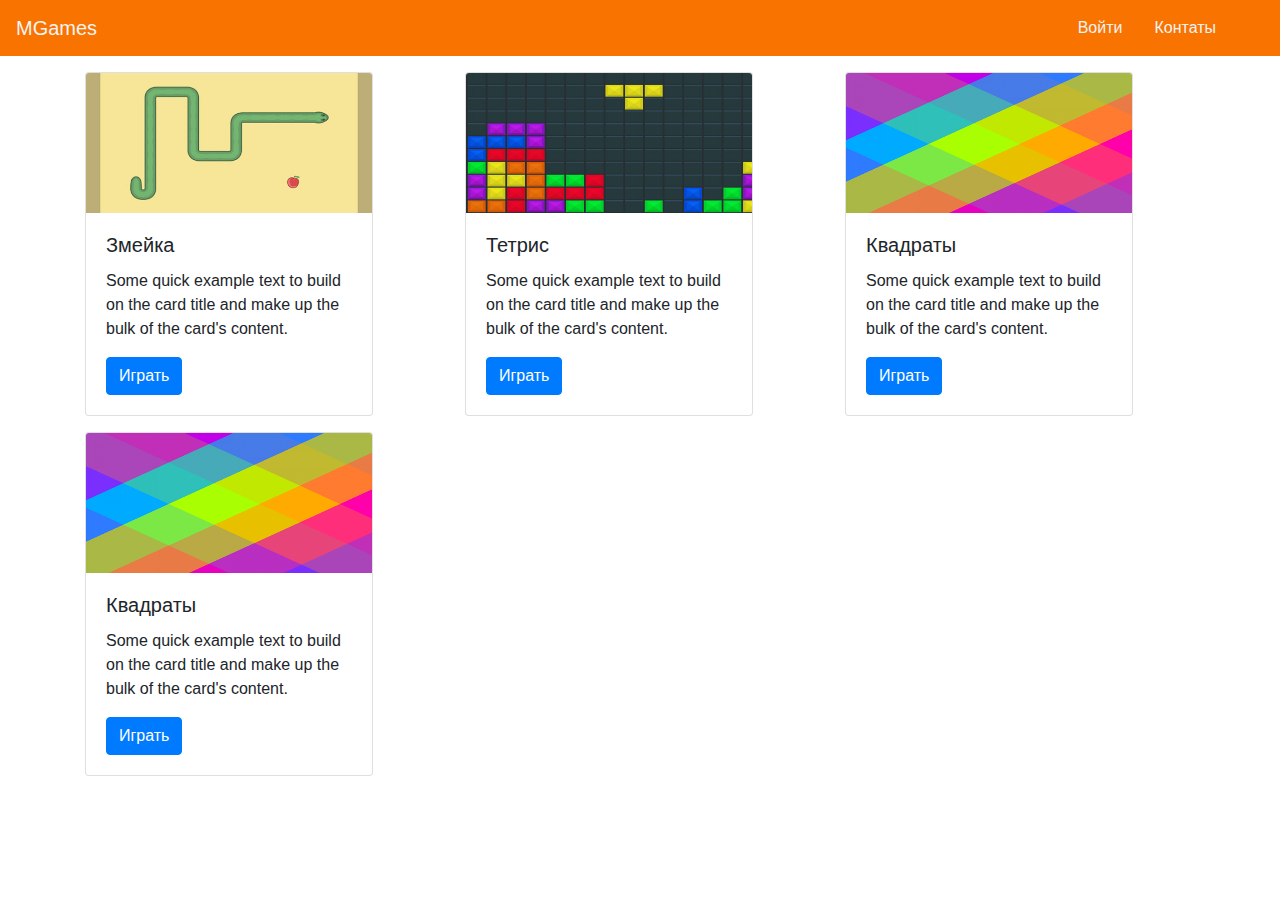
==== MGames/index.html @ e399d9b7 "макет" ====
<!DOCTYPE html>
<html lang="en">
<head>
    <meta charset="UTF-8">
    <meta name="viewport" content="width=device-width, initial-scale=1.0">
    <title>Document</title>
    <link rel="stylesheet" type="text/css" href="css/style.css">
    <link rel="stylesheet" href="https://maxcdn.bootstrapcdn.com/bootstrap/4.0.0/css/bootstrap.min.css" integrity="sha384-Gn5384xqQ1aoWXA+058RXPxPg6fy4IWvTNh0E263XmFcJlSAwiGgFAW/dAiS6JXm" crossorigin="anonymous">

</head>
<body>
    <!-- navbar -->  
<header>
   <nav class="navbar navbar-expand-lg  ">  <!--fixed-top-->
      <a class="navbar-brand" href="#">MGames</a>
     <button class="navbar-toggler" type="button" data-toggle="collapse" data-target="#navbarSupportedContent" aria-controls="navbarSupportedContent" aria-expanded="false" aria-label="Toggle navigation">  
      <span class="navbar-toggler-icon"></span>
     </button>
     <div class="collapse navbar-collapse " id="navbarSupportedContent">     <ul class="navbar-nav mr-4">
      <li class="nav-item">
          <a class="nav-link" data-value="login" href="#">Войти</a>        </li>  
     <li class="nav-item"> 
      <a class="nav-link " data-value="contact" href="#">Контаты</a>       </li> 
     </ul> 
     </div>
   </nav>
</header>
   <!-- значки игр -->  
   <div class="container">
      <class class="row">

         <div class="col-md-4">
            <div class="card" style="width: 18rem;">
               <img src="img/snake.jpg" width="80" height="140" class="card-img-top" alt="...">
               <div class="card-body">
                  <h5 class="card-title">Змейка </h5>
                  <p class="card-text">Some quick example text to build on the card title and make up the bulk of the card's content.</p>
                  <a href="#" class="btn btn-primary">Играть</a>
               </div>
            </div>
         </div>

         <div class="col-md-4">
            <div class="card" style="width: 18rem;">
               <img src="img/tetris.jpg" width="80" height="140" class="card-img-top" alt="...">
               <div class="card-body">
                  <h5 class="card-title">Тетрис </h5>
                  <p class="card-text">Some quick example text to build on the card title and make up the bulk of the card's content.</p>
                  <a href="#" class="btn btn-primary">Играть</a>
               </div>
            </div>
         </div>

         <div class="col-md-4">
            <div class="card" style="width: 18rem;">
               <img src="img/rects.jpg" width="80" height="140" class="card-img-top" alt="...">
               <div class="card-body">
                  <h5 class="card-title">Квадраты </h5>
                  <p class="card-text">Some quick example text to build on the card title and make up the bulk of the card's content.</p>
                  <a href="#" class="btn btn-primary">Играть</a>
               </div>
            </div>
         </div>

         <div class="col-md-4">
            <div class="card" style="width: 18rem;">
               <img src="img/rects.jpg" width="80" height="140" class="card-img-top" alt="...">
               <div class="card-body">
                  <h5 class="card-title">Квадраты </h5>
                  <p class="card-text">Some quick example text to build on the card title and make up the bulk of the card's content.</p>
                  <a href="#" class="btn btn-primary">Играть</a>
               </div>
            </div>
         </div>
         
      </class>
   </div>
</body>
</html>


 <!--

<nav class="navbar navbar-expand-lg fixed-top ">  
   <a class="navbar-brand" href="#">MGames</a>
  <button class="navbar-toggler" type="button" data-toggle="collapse" data-target="#navbarSupportedContent" aria-controls="navbarSupportedContent" aria-expanded="false" aria-label="Toggle navigation">  
   <span class="navbar-toggler-icon"></span>
  </button>
  <div class="collapse navbar-collapse " id="navbarSupportedContent">     <ul class="navbar-nav mr-4">
   <li class="nav-item">
       <a class="nav-link" data-value="login" href="#">Войти</a>        </li>  
  <li class="nav-item"> 
   <a class="nav-link " data-value="contact" href="#">Контаты</a>       </li> 
  </ul> 
  </div>
</nav>
 -->
---- MGames/css/style.css ----
.navbar{
    background:#F97300;
    }
.nav-link , .navbar-brand{
    color: #f4f4f4;
    cursor: pointer;
    }
.nav-link{
    margin-right: 1em !important;
    }
.nav-link:hover{
    background: #f4f4f4; 
    color: #f97300; 
    border-radius: 10%;
    }    
.navbar-collapse{
    justify-content: flex-end;
    }
.navbar-toggler{  
    background:#fff !important;
}
.bg-dark{
    background-color:#343a40!important
    }
    
.card{
    margin-top: 1em;
}
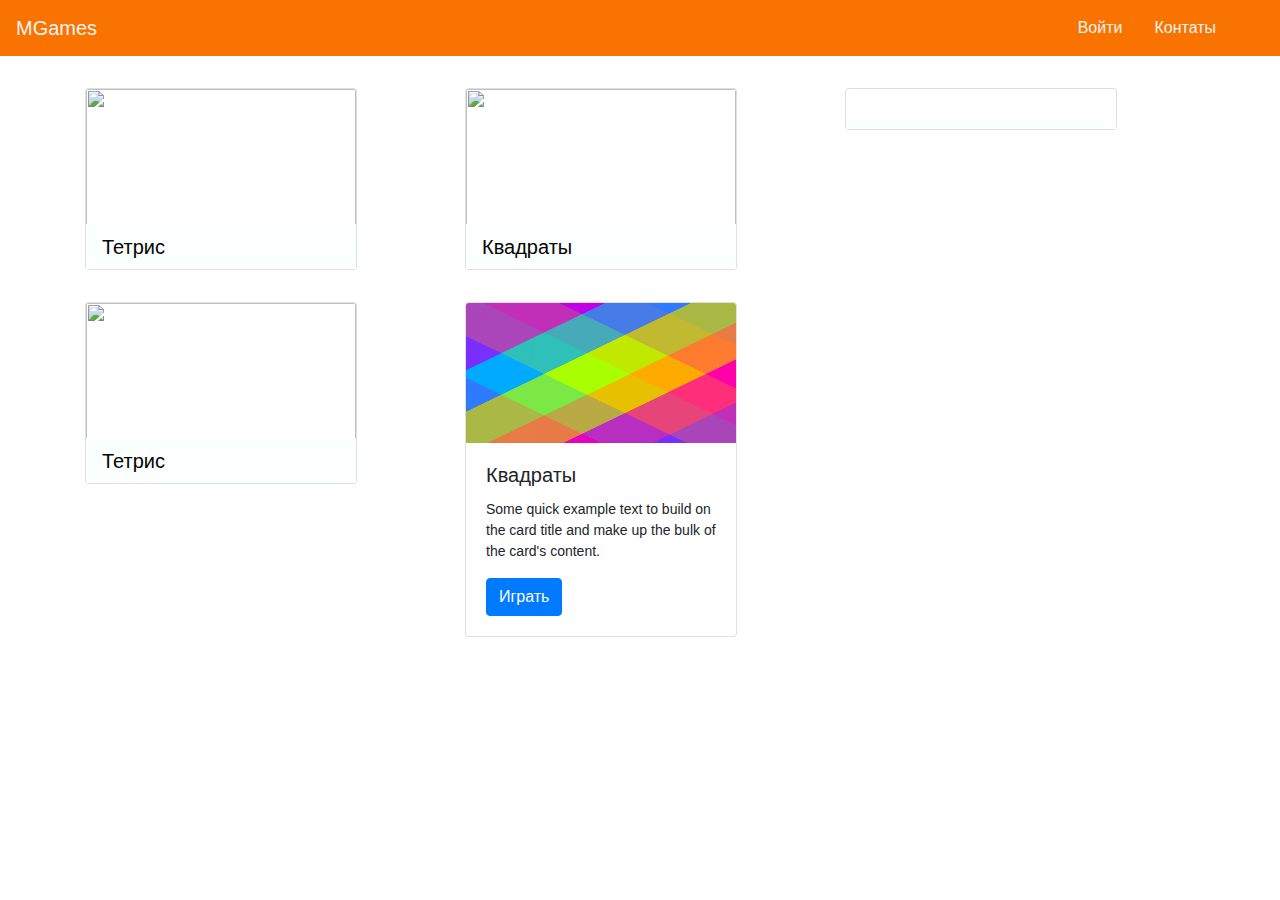
==== commit 69fcd4a5: "карточки" ====
--- a/MGames/index.html
+++ b/MGames/index.html
@@ -6,7 +6,7 @@
     <title>Document</title>
     <link rel="stylesheet" type="text/css" href="css/style.css">
     <link rel="stylesheet" href="https://maxcdn.bootstrapcdn.com/bootstrap/4.0.0/css/bootstrap.min.css" integrity="sha384-Gn5384xqQ1aoWXA+058RXPxPg6fy4IWvTNh0E263XmFcJlSAwiGgFAW/dAiS6JXm" crossorigin="anonymous">
-
+ 
 </head>
 <body>
     <!-- navbar -->  
@@ -18,9 +18,9 @@
      </button>
      <div class="collapse navbar-collapse " id="navbarSupportedContent">     <ul class="navbar-nav mr-4">
       <li class="nav-item">
-          <a class="nav-link" data-value="login" href="#">Войти</a>        </li>  
+          <a class="nav-link" data-value="login" href="/auth.html">Войти</a>        </li>  
      <li class="nav-item"> 
-      <a class="nav-link " data-value="contact" href="#">Контаты</a>       </li> 
+      <a class="nav-link " data-value="contact" href="/about.html">Контаты</a>       </li> 
      </ul> 
      </div>
    </nav>
@@ -29,30 +29,84 @@
    <div class="container">
       <class class="row">
 
-         <div class="col-md-4">
-            <div class="card" style="width: 18rem;">
-               <img src="img/snake.jpg" width="80" height="140" class="card-img-top" alt="...">
-               <div class="card-body">
-                  <h5 class="card-title">Змейка </h5>
-                  <p class="card-text">Some quick example text to build on the card title and make up the bulk of the card's content.</p>
-                  <a href="#" class="btn btn-primary">Играть</a>
+         <div class="col-md-4 "> 
+            <a href="#" >
+            <div class="card">
+               <div class="hover ehover10">
+                  <img class="card-img-top" width="80" height="140" src="/img/tetris.jpg" alt="">
+                  <div class="card-body">
+                     <div class="overlay">
+                           <h5 class="card-title">Тетрис </h5>
+                           <p class="card-text">Складывайте фигурки вряд, чтобыsssssssssssssssssssssssssss они уничтожались. Главное - не выйти за предлы экрана</p>
+                           <button class="play point" data-toggle="modal" data-target="#modal10">Играть
+                           </button>
+                           
+                     </div>
+                  </div> 
                </div>
             </div>
+            </a>
          </div>
 
-         <div class="col-md-4">
-            <div class="card" style="width: 18rem;">
-               <img src="img/tetris.jpg" width="80" height="140" class="card-img-top" alt="...">
-               <div class="card-body">
-                  <h5 class="card-title">Тетрис </h5>
-                  <p class="card-text">Some quick example text to build on the card title and make up the bulk of the card's content.</p>
-                  <a href="#" class="btn btn-primary">Играть</a>
+         <div class="col-md-4 "> 
+            <a href="#" >
+            <div class="card">
+               <div class="hover ehover10">
+                  <img class="card-img-top" width="80" height="140" src="/img/rects.jpg" alt="">
+                  <div class="card-body">
+                     <div class="overlay">
+                           <h5 class="card-title">Квадраты </h5>
+                           <p class="card-text">Веселые квардраты</p>
+                           <button class="play point" data-toggle="modal" data-target="#modal10">Играть
+                           </button>
+                           
+                     </div>
+                  </div> 
                </div>
             </div>
+            </a>
          </div>
 
+         <div class="col-md-4 "> 
+            <a href="#" >
+            <div class="card">
+               <div class="hover ehover10">
+                  <img src="/img/snake.jpg" class="card-img-top"   alt="">
+                  <div class="card-body">
+                     <div class="overlay">
+                           <h5 class="card-title">Змейка </h5>
+                           <p class="card-text">Кормите змейку вкусняшками, но будьте осторожны - не врежтесь в стены или себя.</p>
+                           <button class="play point" data-toggle="modal" data-target="#modal10">Играть
+                           </button>
+                           
+                     </div>
+                  </div> 
+               </div>
+            </div>
+            </a>
+         </div>
+
+         <div class="col-md-4 "> 
+            <a href="#" >
+            <div class="card">
+               <div class="hover ehover10">
+                  <img class="card-img-top" width="80" height="140" src="/img/tetris.jpg" alt="">
+                  <div class="card-body">
+                     <div class="overlay">
+                           <h5 class="card-title">Тетрис </h5>
+                           <p class="card-text">Складывайте фигурки вряд, чтобыsssssssssssssssssssssssssss они уничтожались. Главное - не выйти за предлы экрана</p>
+                           <button class="play point" data-toggle="modal" data-target="#modal10">Играть
+                           </button>
+                           
+                     </div>
+                  </div> 
+               </div>
+            </div>
+            </a>
+         </div>
+         
          <div class="col-md-4">
-            <div class="card" style="width: 18rem;">
+            <div class="card">
                <img src="img/rects.jpg" width="80" height="140" class="card-img-top" alt="...">
                <div class="card-body">
                   <h5 class="card-title">Квадраты </h5>
@@ -62,17 +116,6 @@
             </div>
          </div>
 
-         <div class="col-md-4">
-            <div class="card" style="width: 18rem;">
-               <img src="img/rects.jpg" width="80" height="140" class="card-img-top" alt="...">
-               <div class="card-body">
-                  <h5 class="card-title">Квадраты </h5>
-                  <p class="card-text">Some quick example text to build on the card title and make up the bulk of the card's content.</p>
-                  <a href="#" class="btn btn-primary">Играть</a>
-               </div>
-            </div>
-         </div>
-         
       </class>
    </div>
 </body>
@@ -94,4 +137,10 @@
   </ul> 
   </div>
 </nav>
+
+
+<button class="info" data-toggle="modal" data-target="#modal10">Show
+                     </button>
+
+<a href="#" class="btn btn-primary black-background">Играть</a>
  -->--- a/MGames/css/style.css
+++ b/MGames/css/style.css
@@ -24,5 +24,206 @@
     }
     
 .card{
-    margin-top: 1em;
-}+    margin-top: 2em;
+    width: 17rem;
+
+}
+.card-text{
+    font-size: 14px;
+}
+
+/*наплывание*/
+.hover {
+    width: 100%;
+    height: 100%;
+    float: left;
+    overflow: hidden;
+    position: relative;
+    text-align: center;
+
+  }
+  
+  .hover .overlay {
+    width: 100%;
+    height: 100%;
+    position: absolute;
+    overflow: hidden;
+    top: 0;
+    left: 0;
+  }
+  
+  .hover img {
+    display: block;
+    position: relative;
+  }
+  
+  .hover h2 {
+    text-transform: uppercase;
+    color: #fff;
+    text-align: center;
+    position: relative;
+    font-size: 17px;
+    padding: 10px;
+    background: rgba(0, 0, 0, 0.6);
+  }
+  
+  .hover button.play {
+    display: inline-block;
+    text-decoration: none;
+    padding: 7px 14px;
+    color: rgb(255, 255, 255);
+    border: 1px solid;
+    bottom: 0;
+    border-radius: 3px;
+    background-color: #41b811d5; 
+    position: absolute;
+    bottom: 5%;
+  }
+  
+  .hover button.play:hover {
+    box-shadow: 0 0 5px #fff;
+  }
+  
+  .hover button.nullbutton {
+    border: none;
+    padding: 0px;
+    margin: 0px;
+  }
+  
+  .hover button.nullbutton:hover {
+    box-shadow: none;
+  }
+    
+  .modal-open .modal, button:focus {
+      outline:none!important
+  }
+  
+  .point {
+  cursor: pointer;
+  }
+
+  
+  .ehover10 img {
+      -webkit-transition: -webkit-transform 0.35s;
+      transition: transform 0.35s;
+  }
+  .ehover10:hover img {
+  -webkit-transform: translate3d(0,-10%,0);
+      transform: translate3d(0,-10%,0);
+  }
+  
+  .ehover10 .overlay {
+      top: auto;
+      bottom: 0;
+      padding: 1em;
+      padding-top: 0.7em;
+      height: 100%;
+      background: #fbfffe;
+      color: #050405;
+      text-align: left;
+      -webkit-transition: -webkit-transform 0.35s;
+      transition: transform 0.35s;
+      -webkit-transform: translate3d(0,75%,0);
+      transform: translate3d(0,75%,0);
+  }
+  
+  .ehover10 button.info
+   {
+      margin: 0px;
+      text-transform: uppercase;
+      color: #fff;
+      font-size: 17px;
+      background: rgba(221, 16, 16, 0.6);
+  
+  }
+  
+  .ehover10 p.icon-links a {
+      float: right;
+      color: #ec1010;
+      font-size: 1.4em;
+  }
+  
+  .ehover10:hover p.icon-links a:hover,
+  .ehover10:hover p.icon-links a:focus {
+      color: #252d31;
+  }
+  
+  .ehover10 button,
+  .ehover10 p.icon-links a {
+      -webkit-transition: -webkit-transform 0.35s;
+      transition: transform 0.35s;
+      -webkit-transform: translate3d(0,200%,0);
+      transform: translate3d(0,200%,0);
+  }
+  
+  .ehover10 p.icon-links a span::before {
+      display: inline-block;
+      padding: 8px 10px;
+      -webkit-font-smoothing: antialiased;
+      -moz-osx-font-smoothing: grayscale;
+  }
+  
+  
+  
+  .ehover10:hover .overlay,
+  .ehover10:hover button,
+  .ehover10:hover p.icon-links a {
+      -webkit-transform: translate3d(0,0,0);
+      transform: translate3d(0,0,0);
+  }
+  
+  .ehover10:hover h2 {
+      -webkit-transition-delay: 0.05s;
+      transition-delay: 0.05s;
+  }
+  
+  .ehover10:hover p.icon-links a:nth-child(3) {
+      -webkit-transition-delay: 0.1s;
+      transition-delay: 0.1s;
+  }
+  
+  .ehover10:hover p.icon-links a:nth-child(2) {
+      -webkit-transition-delay: 0.15s;
+      transition-delay: 0.15s;
+  }
+  
+  .ehover10:hover p.icon-links a:first-child {
+      -webkit-transition-delay: 0.2s;
+      transition-delay: 0.2s;
+  }
+  
+
+
+    /* авторизация */
+
+
+.form-signin {
+  width: 100%;
+  max-width: 330px;
+  padding: 15px;
+  margin: auto;
+}
+.form-signin .checkbox {
+  font-weight: 400;
+}
+.form-signin .form-control {
+  position: relative;
+  box-sizing: border-box;
+  height: auto;
+  padding: 10px;
+  font-size: 16px;
+}
+.form-signin .form-control:focus {
+  z-index: 2;
+}
+.form-signin input[type="email"] {
+  margin-bottom: -1px;
+  border-bottom-right-radius: 0;
+  border-bottom-left-radius: 0;
+}
+.form-signin input[type="password"] {
+  margin-bottom: 10px;
+  border-top-left-radius: 0;
+  border-top-right-radius: 0;
+}
+
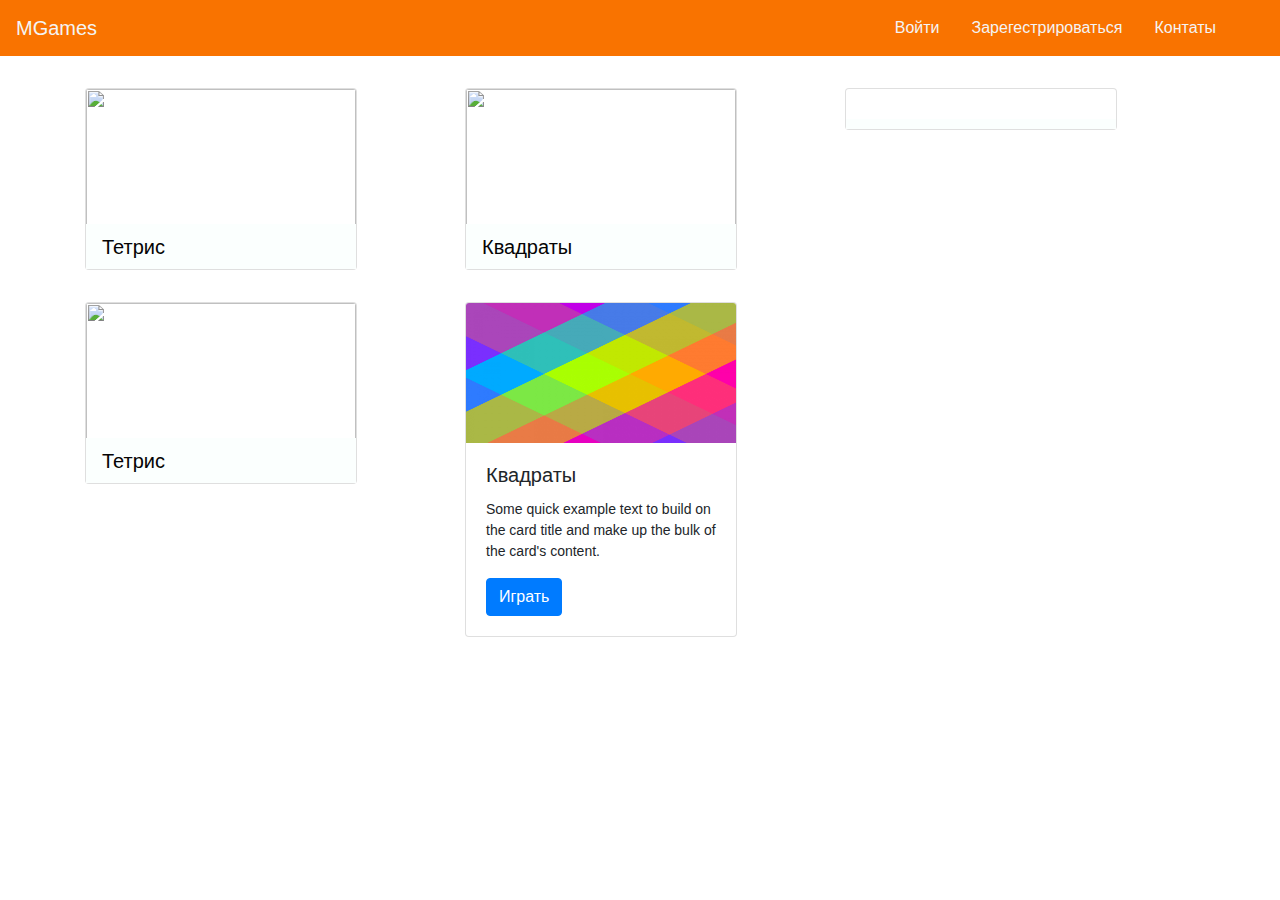
==== commit 66bb04d4: "рега" ====
--- a/MGames/index.html
+++ b/MGames/index.html
@@ -18,9 +18,11 @@
      </button>
      <div class="collapse navbar-collapse " id="navbarSupportedContent">     <ul class="navbar-nav mr-4">
       <li class="nav-item">
-          <a class="nav-link" data-value="login" href="/auth.html">Войти</a>        </li>  
+          <a class="nav-link" data-value="login" href="/">Войти</a></li>  
+      <li class="nav-item">
+         <a class="nav-link" data-value="login" href="/registration.php">Зарегестрироваться</a>        </li>  
      <li class="nav-item"> 
-      <a class="nav-link " data-value="contact" href="/about.html">Контаты</a>       </li> 
+      <a class="nav-link " data-value="contact" href="/about.html">Контаты</a></li> 
      </ul> 
      </div>
    </nav>
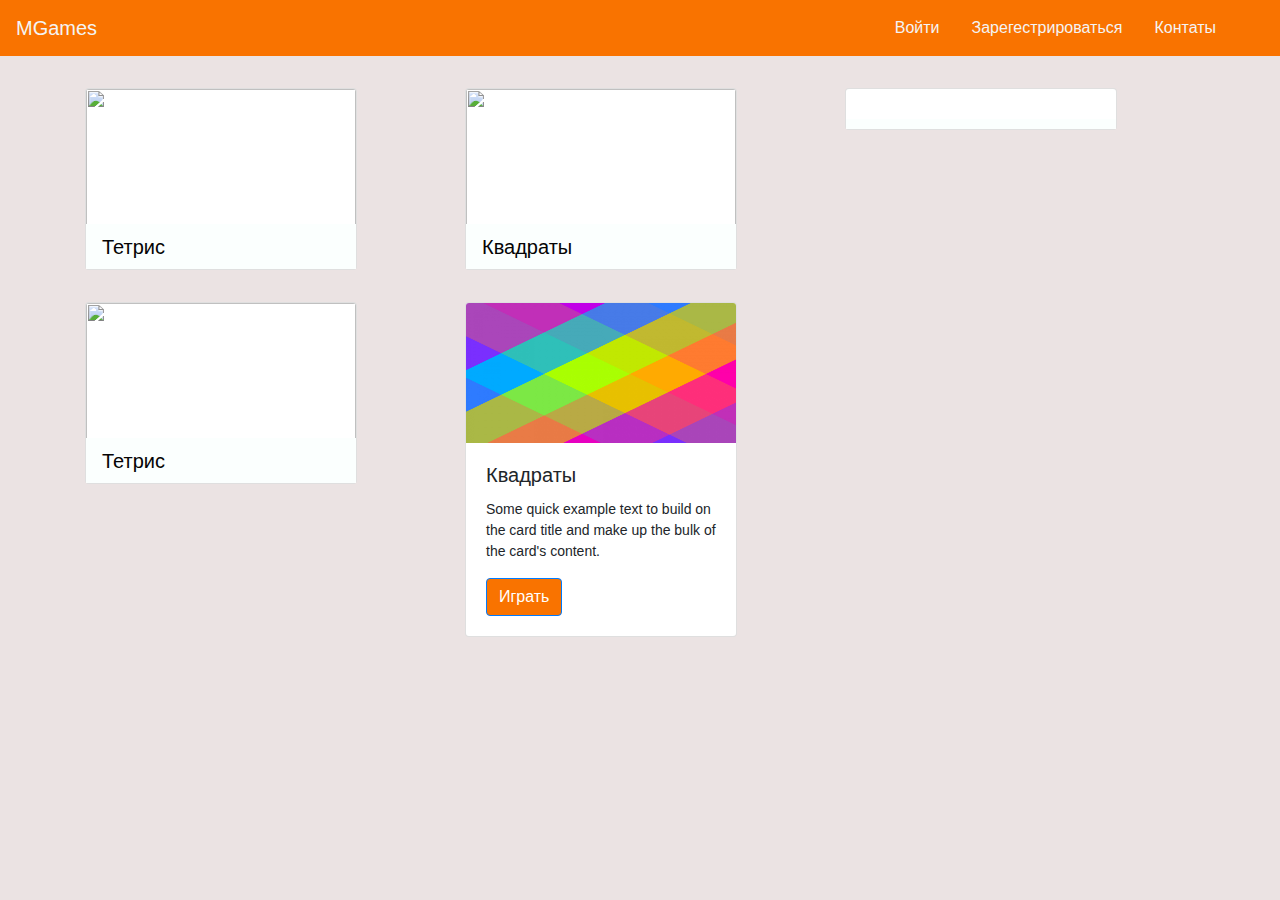
==== commit 75054252: "auth" ====
--- a/MGames/index.html
+++ b/MGames/index.html
@@ -4,9 +4,9 @@
     <meta charset="UTF-8">
     <meta name="viewport" content="width=device-width, initial-scale=1.0">
     <title>Document</title>
+    
+    <link rel="stylesheet" href="https://maxcdn.bootstrapcdn.com/bootstrap/4.0.0/css/bootstrap.min.css" integrity="sha384-Gn5384xqQ1aoWXA+058RXPxPg6fy4IWvTNh0E263XmFcJlSAwiGgFAW/dAiS6JXm" crossorigin="anonymous">
     <link rel="stylesheet" type="text/css" href="css/style.css">
-    <link rel="stylesheet" href="https://maxcdn.bootstrapcdn.com/bootstrap/4.0.0/css/bootstrap.min.css" integrity="sha384-Gn5384xqQ1aoWXA+058RXPxPg6fy4IWvTNh0E263XmFcJlSAwiGgFAW/dAiS6JXm" crossorigin="anonymous">
- 
 </head>
 <body>
     <!-- navbar -->  
@@ -18,9 +18,9 @@
      </button>
      <div class="collapse navbar-collapse " id="navbarSupportedContent">     <ul class="navbar-nav mr-4">
       <li class="nav-item">
-          <a class="nav-link" data-value="login" href="/">Войти</a></li>  
+          <span class="nav-link" onclick="document.getElementById('id01').style.display='block'" data-value="login">Войти</span></li>  <!-- модальное окно входа -->
       <li class="nav-item">
-         <a class="nav-link" data-value="login" href="/registration.php">Зарегестрироваться</a>        </li>  
+         <a class="nav-link" data-value="register" href="/registration.php">Зарегестрироваться</a>        </li>  
      <li class="nav-item"> 
       <a class="nav-link " data-value="contact" href="/about.html">Контаты</a></li> 
      </ul> 
@@ -120,6 +120,46 @@
 
       </class>
    </div>
+
+
+   <div id="id01" class="modalAuth">
+  
+      <form class="modal-auth animate" action="/auth.php">
+        <div class="imgcontainer">
+          <span onclick="document.getElementById('id01').style.display='none'" class="close" title="Close Modal">×</span>
+          <img src="img/brand-mini.png" alt="MGames" class="avatar">
+        </div>
+    
+        <div class="containerAuth">
+          <label for="uname"><b>Логин</b></label>
+          <input type="text" placeholder="Введите логин" name="uname" required>
+    
+          <label for="psw"><b>Пароль</b></label>
+          <input type="password" placeholder="Введите пароль" name="psw" required>
+            
+          <button name="AuthButton "type="submit" class="btn btn-lg btn-success btn-block">Войти</button>
+          
+        </div>
+    
+        <div class="containerAuth" style="background-color:#f1f1f1">
+          <button type="button" onclick="document.getElementById('id01').style.display='none'" class="btn btn-lg btn-danger">Отмена</button>
+          <button type="button" onclick="" class="psw btn btn-lg btn-info ">Регистрация</button>
+          <span class="psw">Forgot <a href="#">password?</a></span>
+        </div>
+      </form>
+    </div>
+    <script>
+      // Get the modal
+      var modal = document.getElementById('id01');
+      // When the user clicks anywhere outside of the modal, close it
+      window.onclick = function(event) {
+          if (event.target == modal) {
+              modal.style.display = "none";
+          }
+      }
+      </script>
+
+
 </body>
 </html>
 
--- a/MGames/css/style.css
+++ b/MGames/css/style.css
@@ -1,3 +1,6 @@
+body{
+  background-color: rgb(235, 227, 227);
+}
 .navbar{
     background:#F97300;
     }
@@ -5,13 +8,14 @@
     color: #f4f4f4;
     cursor: pointer;
     }
+
 .nav-link{
     margin-right: 1em !important;
     }
 .nav-link:hover{
     background: #f4f4f4; 
     color: #f97300; 
-    border-radius: 10%;
+    border-radius: 5%;
     }    
 .navbar-collapse{
     justify-content: flex-end;
@@ -27,6 +31,10 @@
     margin-top: 2em;
     width: 17rem;
 
+}
+
+.btn-primary{
+  background-color: #F97300 !important;
 }
 .card-text{
     font-size: 14px;
@@ -75,7 +83,7 @@
     border: 1px solid;
     bottom: 0;
     border-radius: 3px;
-    background-color: #41b811d5; 
+    background-color: #F97300; 
     position: absolute;
     bottom: 5%;
   }
@@ -194,7 +202,7 @@
   
 
 
-    /* авторизация */
+    /* регистрация */
 
 
 .form-signin {
@@ -227,3 +235,100 @@
   border-top-right-radius: 0;
 }
 
+
+
+
+ /* авторизация */
+
+ input[type=text], input[type=password] {
+  width: 100%;
+  padding: 12px 20px;
+  margin: 8px 0;
+  display: inline-block;
+  border: 1px solid #ccc;
+  box-sizing: border-box;
+}
+
+/* Set a style for all buttons */
+
+/* Extra styles for the cancel button */
+.cancelbtn {
+  width: auto;
+  padding: 10px 18px;
+  background-color: #f44336;
+  cursor: pointer;
+}
+
+/* Center the image and position the close button */
+.imgcontainer {
+  text-align: center;
+  margin: 0px 0 0 0;
+  position: relative;
+}
+
+img.avatar {
+  width: 50%;
+}
+
+.containerAuth {
+  padding: 15px;
+}
+
+span.psw, button.psw {
+  float: right;
+}
+
+
+.modalAuth {
+  display: none; /* Hidden by default */
+  position: fixed; /* Stay in place */
+  z-index: 1; /* Sit on top */
+  left: 0;
+  top: 0;
+  width: 100%; /* Full width */
+  height: 100%; /* Full height */
+  overflow: auto; /* Enable scroll if needed */
+  background-color: rgb(0,0,0); /* Fallback color */
+  background-color: rgba(0,0,0,0.4); /* Black w/ opacity */
+  padding-top: 60px;
+}
+
+/* Modal Content/Box */
+.modal-auth {
+  background-color: #fefefe;
+  margin: auto auto auto auto; /* 5% from the top, 15% from the bottom and centered */
+  border: 1px solid #888;
+  width: 50%; /* Could be more or less, depending on screen size */
+}
+
+/* The Close Button (x) */
+.close {
+  position: absolute;
+  right: 25px;
+  top: 0;
+  color: #000;
+  font-size: 35px;
+  font-weight: bold;
+}
+
+.close:hover,
+.close:focus {
+  color: red;
+  cursor: pointer;
+}
+
+/* Add Zoom Animation */
+.animate {
+  -webkit-animation: animatezoom 0.6s;
+  animation: animatezoom 0.6s
+}
+
+@-webkit-keyframes animatezoom {
+  from {-webkit-transform: scale(0)} 
+  to {-webkit-transform: scale(1)}
+}
+  
+@keyframes animatezoom {
+  from {transform: scale(0)} 
+  to {transform: scale(1)}
+}
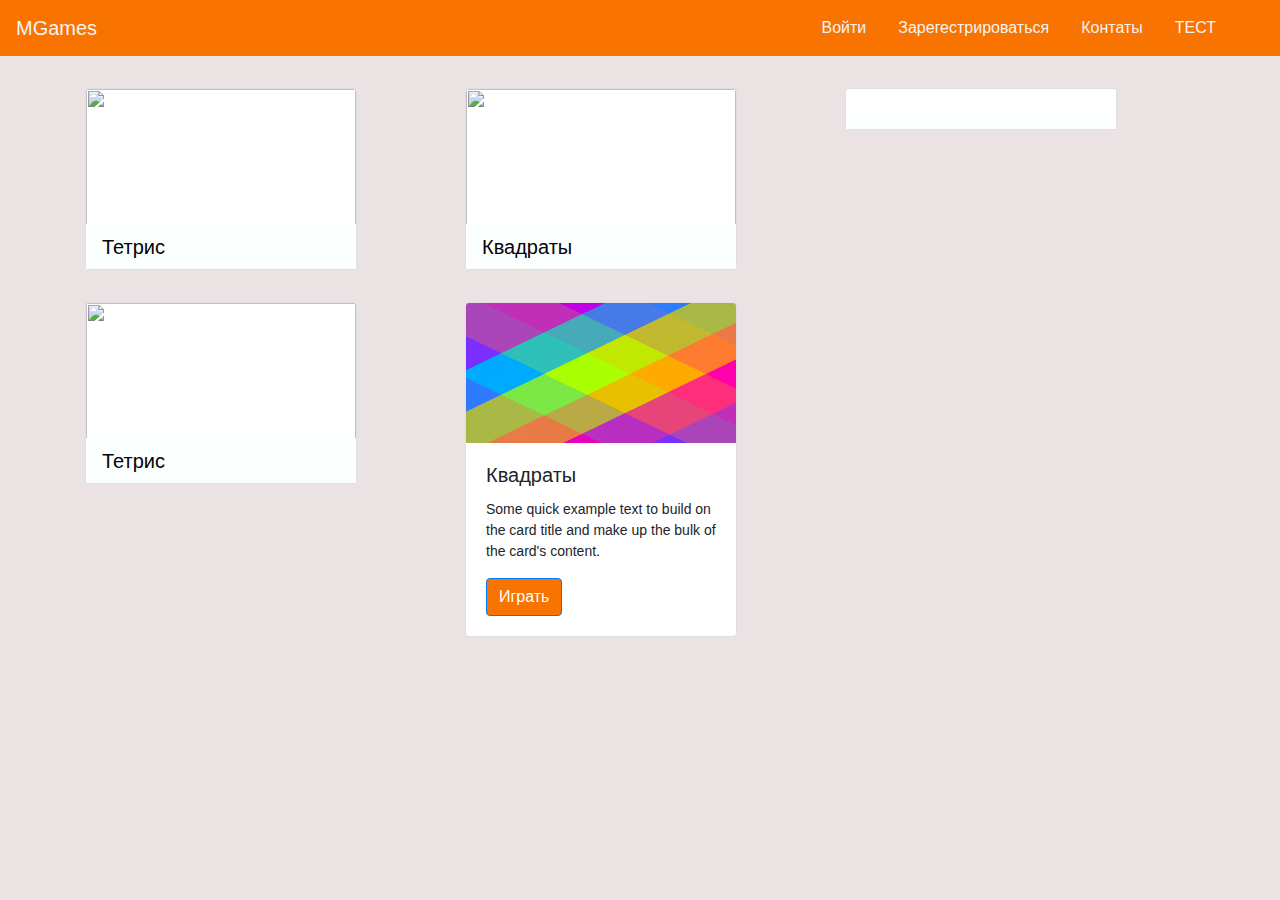
==== commit 2c789e6a: "auth" ====
--- a/MGames/index.html
+++ b/MGames/index.html
@@ -23,6 +23,8 @@
          <a class="nav-link" data-value="register" href="/registration.php">Зарегестрироваться</a>        </li>  
      <li class="nav-item"> 
       <a class="nav-link " data-value="contact" href="/about.html">Контаты</a></li> 
+      <li class="nav-item"> 
+         <a class="nav-link " data-value="test" href="/test.html">ТЕСТ</a></li> 
      </ul> 
      </div>
    </nav>
@@ -124,7 +126,7 @@
 
    <div id="id01" class="modalAuth">
   
-      <form class="modal-auth animate" action="/auth.php">
+      <form class="modal-auth animate" action="/auth.php" method="POST">
         <div class="imgcontainer">
           <span onclick="document.getElementById('id01').style.display='none'" class="close" title="Close Modal">×</span>
           <img src="img/brand-mini.png" alt="MGames" class="avatar">
@@ -132,18 +134,18 @@
     
         <div class="containerAuth">
           <label for="uname"><b>Логин</b></label>
-          <input type="text" placeholder="Введите логин" name="uname" required>
+          <input type="text" placeholder="Введите логин" name="login" required>
     
           <label for="psw"><b>Пароль</b></label>
-          <input type="password" placeholder="Введите пароль" name="psw" required>
+          <input type="password" placeholder="Введите пароль" name="password" required>
             
-          <button name="AuthButton "type="submit" class="btn btn-lg btn-success btn-block">Войти</button>
+          <button name="AuthButton" type="submit" class="btn btn-lg btn-success btn-block">Войти</button>
           
         </div>
     
         <div class="containerAuth" style="background-color:#f1f1f1">
           <button type="button" onclick="document.getElementById('id01').style.display='none'" class="btn btn-lg btn-danger">Отмена</button>
-          <button type="button" onclick="" class="psw btn btn-lg btn-info ">Регистрация</button>
+          <button type="button" class="psw btn btn-lg btn-info ">Регистрация</button>
           <span class="psw">Forgot <a href="#">password?</a></span>
         </div>
       </form>
